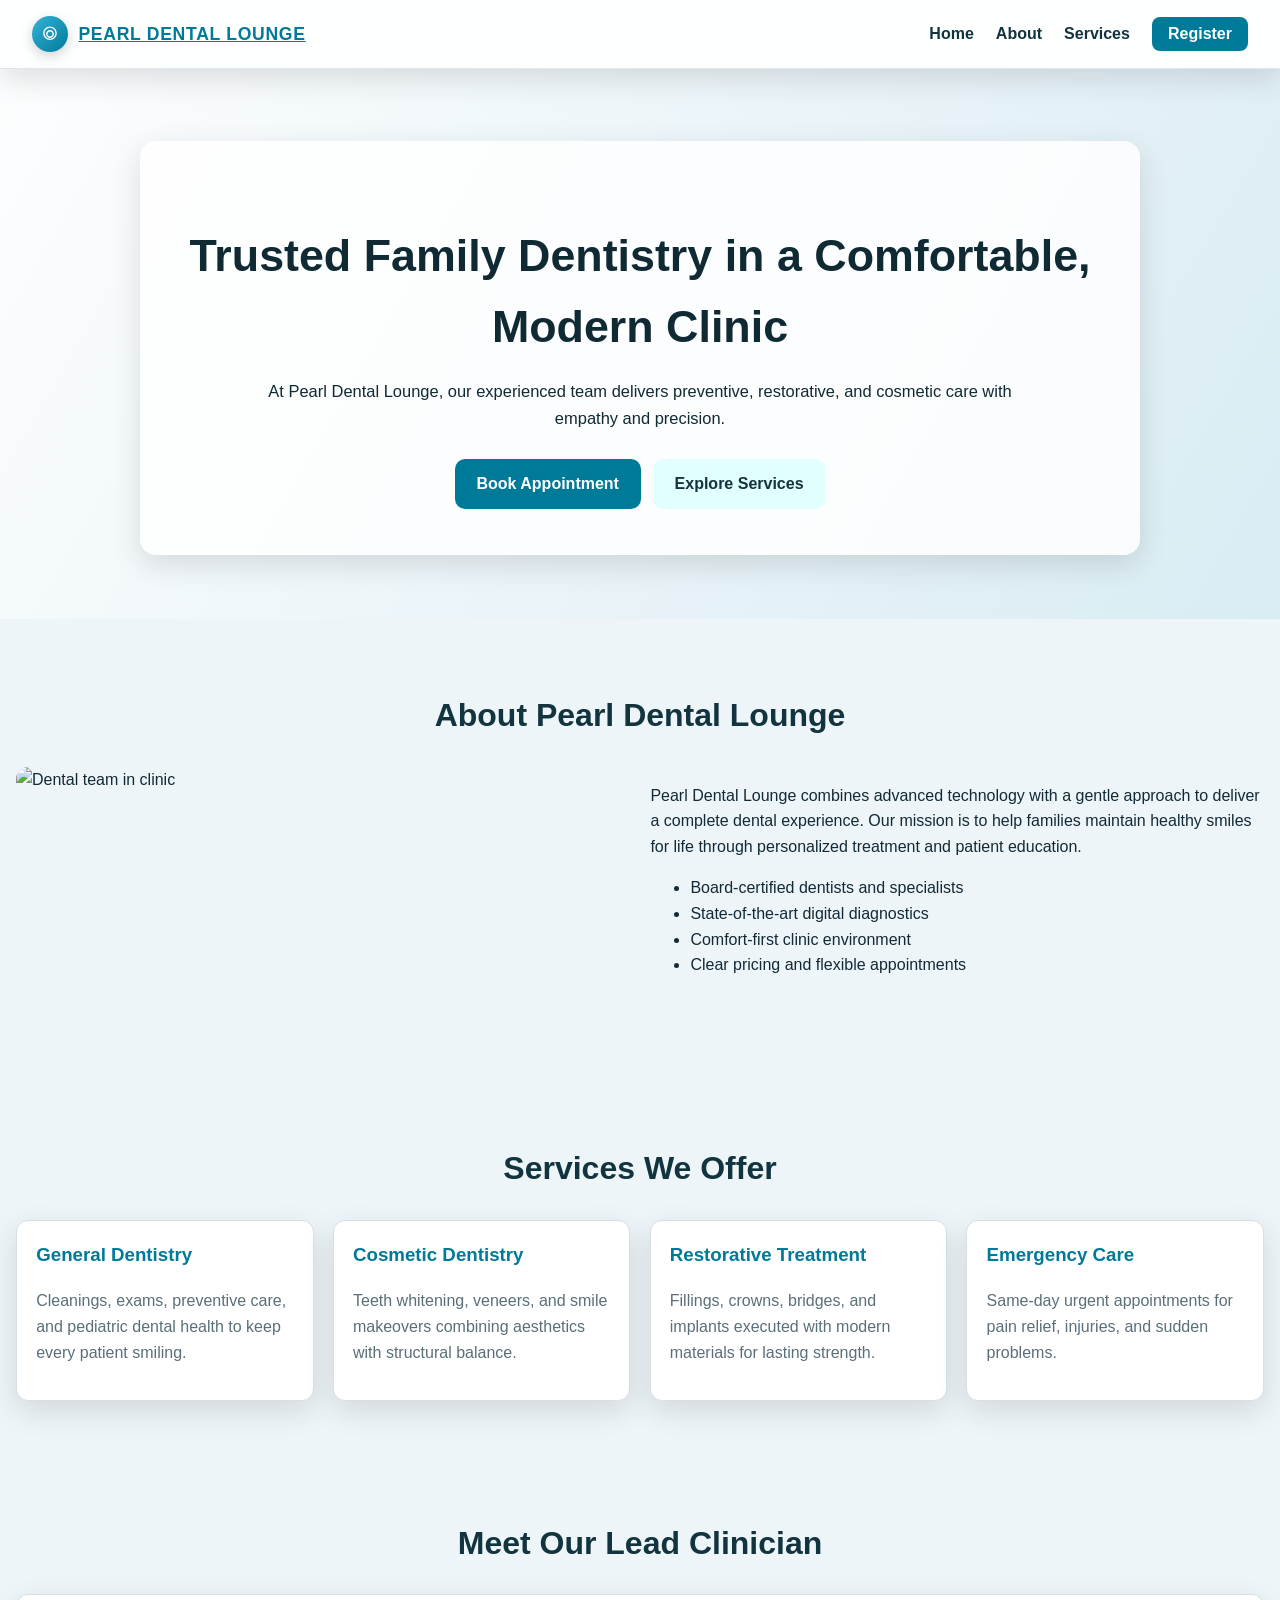
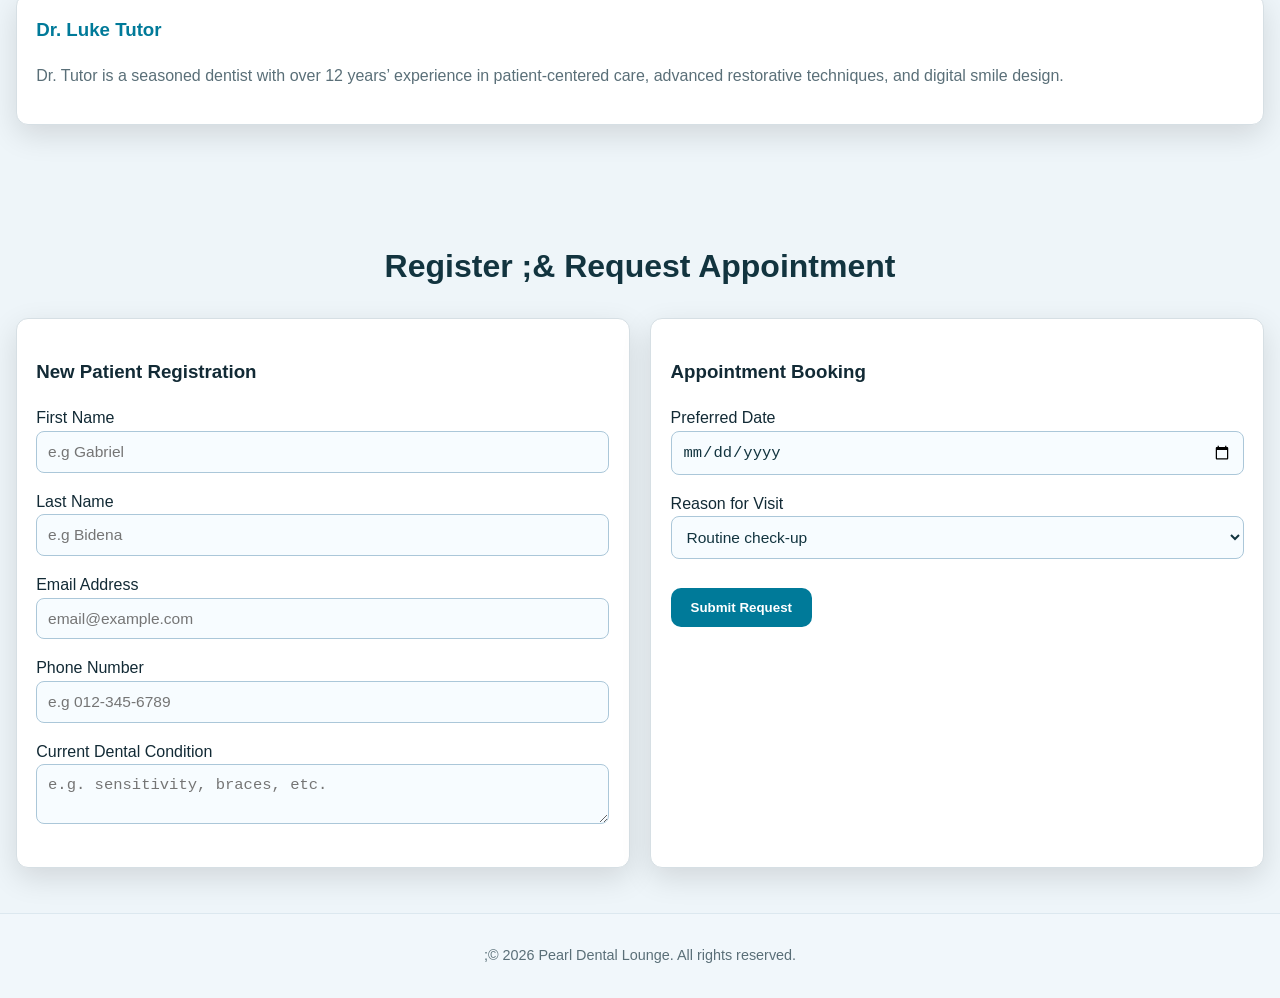
==== index.html @ e1eac69c "Update and rename Index.html to index.html" ====
<!DOCTYPE html>
<html lang="en">
<head>
  <meta charset="UTF-8">
  <meta name="viewport" content="width=device-width, initial-scale=1.0">
  <title>Pearl Dental Lounge - Modern Family Dentistry</title>
  <style>
    :root {
      --primary: #007a99;
      --accent: #35b2d8;
      --dark: #12343f;
      --light: #f4fbff;
      --text: #122a35;
      --muted: #5a6f78;
      --radius: 12px;
      --shadow: 0 10px 30px rgba(0, 0, 0, 0.12);
    }

    * { box-sizing: border-box; }
    body {
      margin: 0;
      font-family: 'Segoe UI', Tahoma, Geneva, Verdana, sans-serif;
      color: var(--text);
      background: #eef5f9;
      line-height: 1.6;
    }

    header {
      position: sticky;
      top: 0;
      z-index: 50;
      background: rgba(255, 255, 255, 0.92);
      border-bottom: 1px solid #dce8ef;
      display: flex;
      align-items: center;
      justify-content: space-between;
      padding: 0.9rem 1.5rem;
      box-shadow: var(--shadow);
    }

    .logo {
      display: inline-flex;
      align-items: center;
      gap: 0.65rem;
      font-weight: 700;
      color: var(--primary);
      font-size: 1.45rem;
      text-transform: uppercase;
      letter-spacing: 0.03em;
    }

    .logo-icon {
      width: 36px;
      height: 36px;
      display: inline-flex;
      align-items: center;
      justify-content: center;
      background: linear-gradient(135deg, var(--accent), var(--primary));
      border-radius: 50%;
      box-shadow: 0 4px 14px rgba(0, 0, 0, 0.18);
    }

    .logo-icon svg { width: 18px; height: 18px; fill: white; }

    .logo-text { font-size: 1.1rem; font-weight: 800; }

    nav a {
      color: var(--dark);
      text-decoration: none;
      margin-left: 1.1rem;
      font-weight: 600;
    }

    .cta-nav {
      background: var(--primary);
      color: #fff;
      padding: 0.52rem 1rem;
      border-radius: 8px;
      transition: transform 0.2s ease;
    }

    .cta-nav:hover { transform: translateY(-1px); }

    .hero {
      background: linear-gradient(120deg, rgba(255,255,255,0.84), rgba(216, 235, 243, 0.95)),
        url('https://images.pexels.com/photos/52527/dentist-pain-boring-dentistry-52527.jpeg?auto=compress&cs=tinysrgb&w=1400') center/cover no-repeat;
      padding: 4.5rem 1rem 4rem;
      margin-top: 0;
    }

    .hero .hero-content {
      max-width: 1000px;
      margin: 0 auto;
      text-align: center;
      color: #102a33;
      background: rgba(255, 255, 255, 0.84);
      border-radius: 16px;
      padding: 2rem;
      box-shadow: var(--shadow);
    }

    .hero h1 { font-size: clamp(1.8rem, 4vw, 2.8rem); margin-bottom: 0.75rem; }
    .hero p { margin: 0.95rem auto 1.5rem; font-size: 1.03rem; max-width: 760px; }

    .hero .btn-primary, .btn-secondary {
      display: inline-block;
      border: none;
      border-radius: 10px;
      padding: 0.76rem 1.35rem;
      margin: 0.25rem;
      text-decoration: none;
      font-weight: 600;
      cursor: pointer;
    }

    .btn-primary { background: var(--primary); color: white; }
    .btn-secondary { background: #e1ffff; color: var(--dark); }

    section { padding: 2.8rem 1rem; }
    .section-title { text-align: center; margin-bottom: 1.6rem; font-size: 2rem; color: var(--dark); }

    .grid {
      display: grid;
      gap: 1.2rem;
      grid-template-columns: repeat(auto-fit, minmax(260px, 1fr));
      align-items: stretch;
    }

    .card {
      background: white;
      border-radius: var(--radius);
      border: 1px solid #d6dfe4;
      padding: 1.2rem;
      box-shadow: var(--shadow);
    }

    .card h3 { margin-top: 0; color: var(--primary); }
    .card p { color: var(--muted); }

    .office-photo {
      width: 100%;
      border-radius: var(--radius);
      object-fit: cover;
      height: 260px;
      display: block;
    }

    .two-col {
      display: grid;
      gap: 1.3rem;
      grid-template-columns: 1fr;
    }

    .form-section {
      background: #fff;
      border-radius: var(--radius);
      border: 1px solid #d6dfe4;
      padding: 1.2rem;
      box-shadow: var(--shadow);
    }

    .form-group { margin-bottom: 1rem; }
    .form-control,
    .form-select,
    .form-textarea {
      width: 100%;
      border: 1px solid #abc7d9;
      background: #f7fcff;
      border-radius: 8px;
      padding: 0.68rem;
      font-size: 0.97rem;
      color: var(--dark);
    }

    .form-control:focus,
    .form-select:focus,
    .form-textarea:focus { outline: 2px solid rgba(0, 122, 153, 0.3); }

    .submit-btn {
      background: var(--primary);
      color: #fff;
      border: 0;
      border-radius: 10px;
      cursor: pointer;
      font-weight: 700;
      padding: 0.75rem 1.25rem;
      margin-top: 0.8rem;
    }

    footer {
      text-align: center;
      color: #5a6f78;
      font-size: 0.9rem;
      padding: 1rem;
      background: #f1f7fb;
      border-top: 1px solid #dce8ef;
    }

    @media (min-width: 860px) {
      header { padding: 1rem 2rem; }
      .two-col { grid-template-columns: repeat(2, 1fr); }
      .hero .hero-content { padding: 2.6rem; }
    }
  </style>
</head>
<body>
  <header>
    <a class="logo" href="#home" aria-label="Pearl Dental Lounge home">
      <span class="logo-icon" aria-hidden="true">
        <svg viewBox="0 0 24 24" xmlns="http://www.w3.org/2000/svg" role="img" aria-label="Pearl icon">
          <path d="M12 2c-4.97 0-9 4.03-9 9s4.03 9 9 9 9-4.03 9-9-4.03-9-9-9zm0 16.2c-3.99 0-7.2-3.21-7.2-7.2S8.01 3.8 12 3.8s7.2 3.21 7.2 7.2-3.21 7.2-7.2 7.2z"/>
          <path d="M12 6.7c-2.92 0-5.3 2.38-5.3 5.3s2.38 5.3 5.3 5.3 5.3-2.38 5.3-5.3-2.38-5.3-5.3-5.3zm0 8.6c-1.79 0-3.25-1.46-3.25-3.25S10.21 8.8 12 8.8 15.25 10.26 15.25 12.05 13.79 15.3 12 15.3z"/>
        </svg>
      </span>
      <span class="logo-text">Pearl Dental Lounge</span>
    </a>
    <nav aria-label="Primary navigation">
      <a href="#home">Home</a>
      <a href="#about">About</a>
      <a href="#services">Services</a>
      <a href="#register" class="cta-nav">Register</a>
    </nav>
  </header>

  <main>
    <section id="home" class="hero">
      <div class="hero-content">
        <h1>Trusted Family Dentistry in a Comfortable, Modern Clinic</h1>
        <p>At Pearl Dental Lounge, our experienced team delivers preventive, restorative, and cosmetic care with empathy and precision.</p>
        <a href="#register" class="btn-primary">Book Appointment</a>
        <a href="#services" class="btn-secondary">Explore Services</a>
      </div>
    </section>

    <section id="about">
      <h2 class="section-title">About Pearl Dental Lounge</h2>
      <div class="two-col">
        <img class="office-photo" src="https://www.1mg.com/articles/wp-content/uploads/2018/06/Dentist.jpg" alt="Dental team in clinic" />
        <div>
          <p>Pearl Dental Lounge combines advanced technology with a gentle approach to deliver a complete dental experience. Our mission is to help families maintain healthy smiles for life through personalized treatment and patient education.</p>
          <ul>
            <li>Board-certified dentists and specialists</li>
            <li>State-of-the-art digital diagnostics</li>
            <li>Comfort-first clinic environment</li>
            <li>Clear pricing and flexible appointments</li>
          </ul>
        </div>
      </div>
    </section>

    <section id="services">
      <h2 class="section-title">Services We Offer</h2>
      <div class="grid">
        <article class="card">
          <h3>General Dentistry</h3>
          <p>Cleanings, exams, preventive care, and pediatric dental health to keep every patient smiling.</p>
        </article>
        <article class="card">
          <h3>Cosmetic Dentistry</h3>
          <p>Teeth whitening, veneers, and smile makeovers combining aesthetics with structural balance.</p>
        </article>
        <article class="card">
          <h3>Restorative Treatment</h3>
          <p>Fillings, crowns, bridges, and implants executed with modern materials for lasting strength.</p>
        </article>
        <article class="card">
          <h3>Emergency Care</h3>
          <p>Same-day urgent appointments for pain relief, injuries, and sudden problems.</p>
        </article>
      </div>
    </section>

    <section id="team">
      <h2 class="section-title">Meet Our Lead Clinician</h2>
      <div class="card">
        <h3>Dr. Luke Tutor</h3>
        <p>Dr. Tutor is a seasoned dentist with over 12 years’ experience in patient-centered care, advanced restorative techniques, and digital smile design.</p>
      </div>
    </section>

    <section id="register">
      <h2 class="section-title">Register ;&amp; Request Appointment</h2>
      <div class="two-col">
        <div class="form-section">
          <h3>New Patient Registration</h3>
          <form>
            <div class="form-group">
              <label for="first-name">First Name</label>
              <input id="first-name" class="form-control" type="text" placeholder="e.g Gabriel" required />
            </div>
            <div class="form-group">
              <label for="last-name">Last Name</label>
              <input id="last-name" class="form-control" type="text" placeholder="e.g Bidena" required />
            </div>
            <div class="form-group">
              <label for="email">Email Address</label>
              <input id="email" class="form-control" type="email" placeholder="email@example.com" required />
            </div>
            <div class="form-group">
              <label for="phone">Phone Number</label>
              <input id="phone" class="form-control" type="tel" placeholder="e.g 012-345-6789" required />
            </div>
            <div class="form-group">
              <label for="condition">Current Dental Condition</label>
              <textarea id="condition" class="form-textarea" placeholder="e.g. sensitivity, braces, etc."></textarea>
            </div>
          </form>
        </div>

        <div class="form-section">
          <h3>Appointment Booking</h3>
          <form action="submit_booking.php" method="POST">
            <div class="form-group">
              <label for="appt-date">Preferred Date</label>
              <input id="appt-date" class="form-control" type="date" required />
            </div>
            <div class="form-group">
              <label for="reason">Reason for Visit</label>
              <select id="reason" class="form-select" required>
                <option value="checkup">Routine check-up</option>
                <option value="cleaning">Teeth cleaning</option>
                <option value="emergency">Emergency care</option>
                <option value="cosmetic">Cosmetic consultation</option>
              </select>
            </div>
            <button type="submit" class="submit-btn">Submit Request</button>
          </form>
        </div>
      </div>
    </section>
  </main>

  <footer>
    <p>;&copy; 2026 Pearl Dental Lounge. All rights reserved.</p>
  </footer>
</body>
</html>
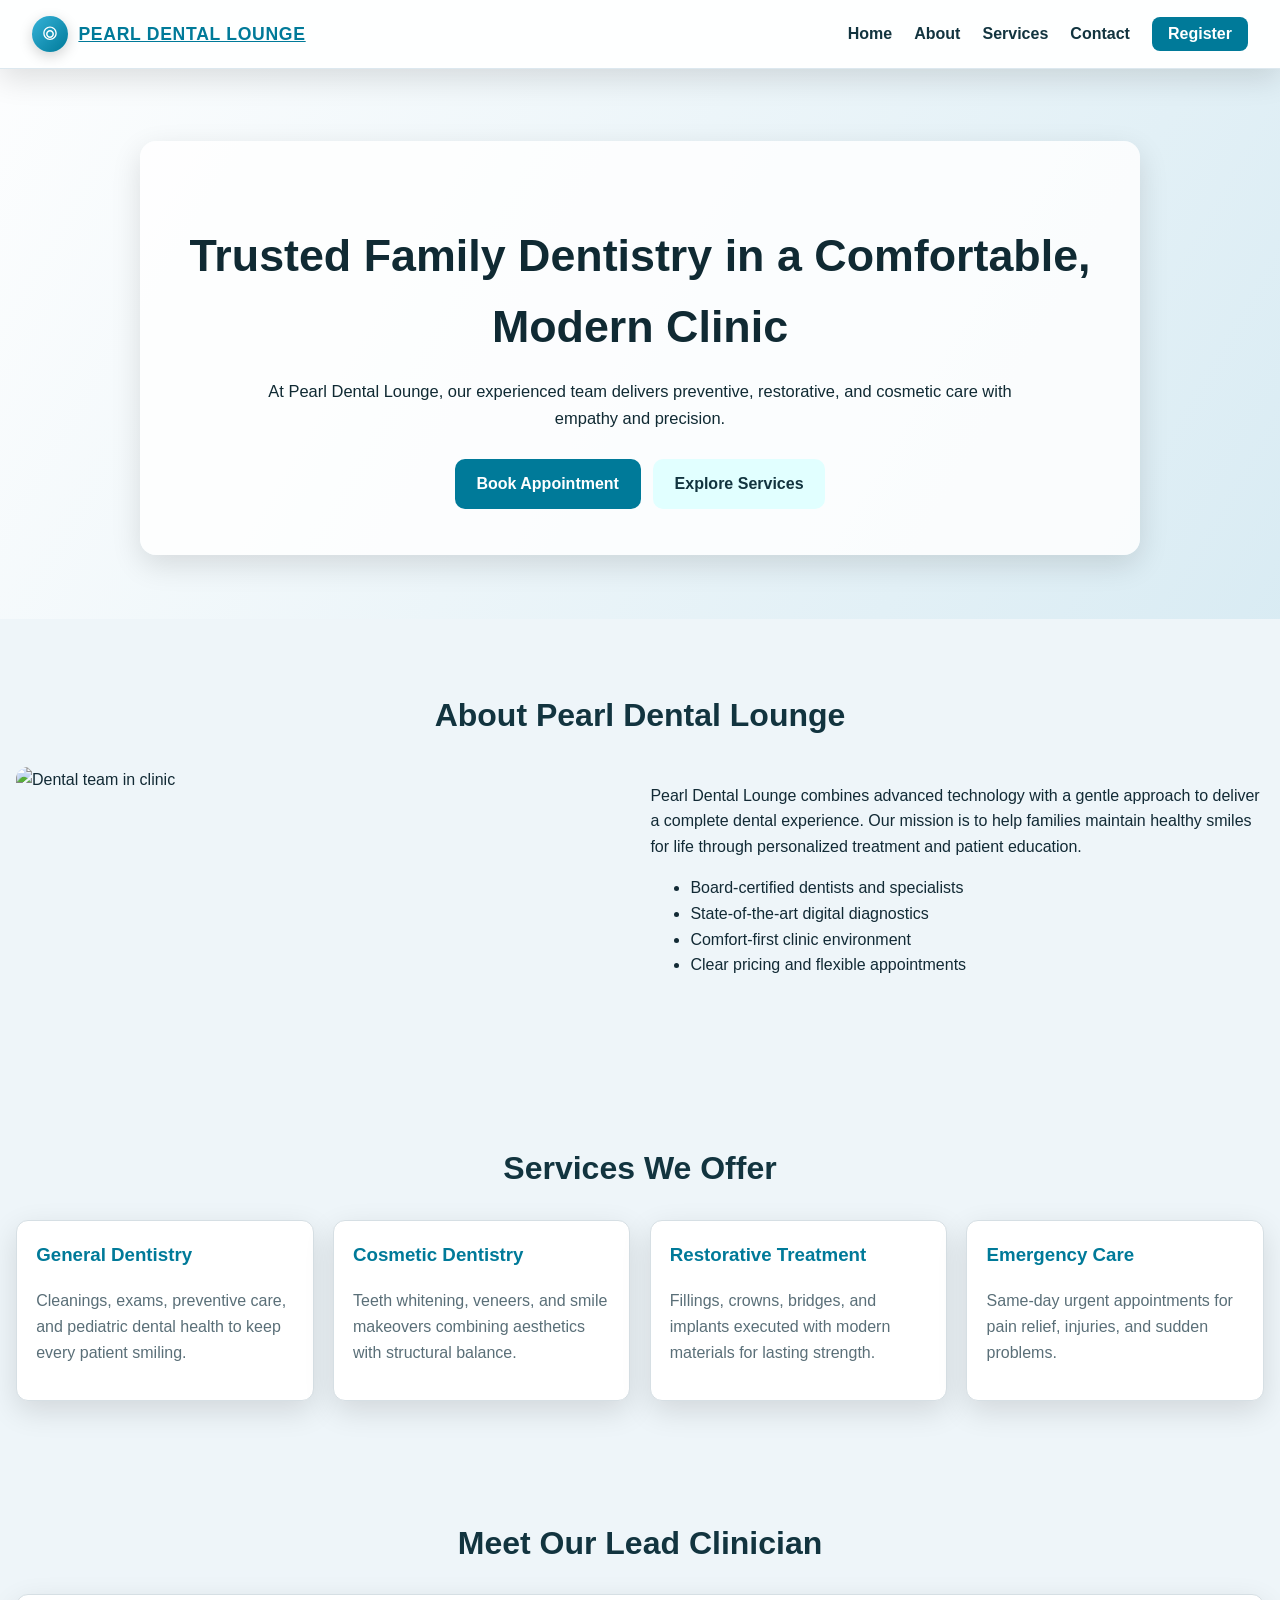
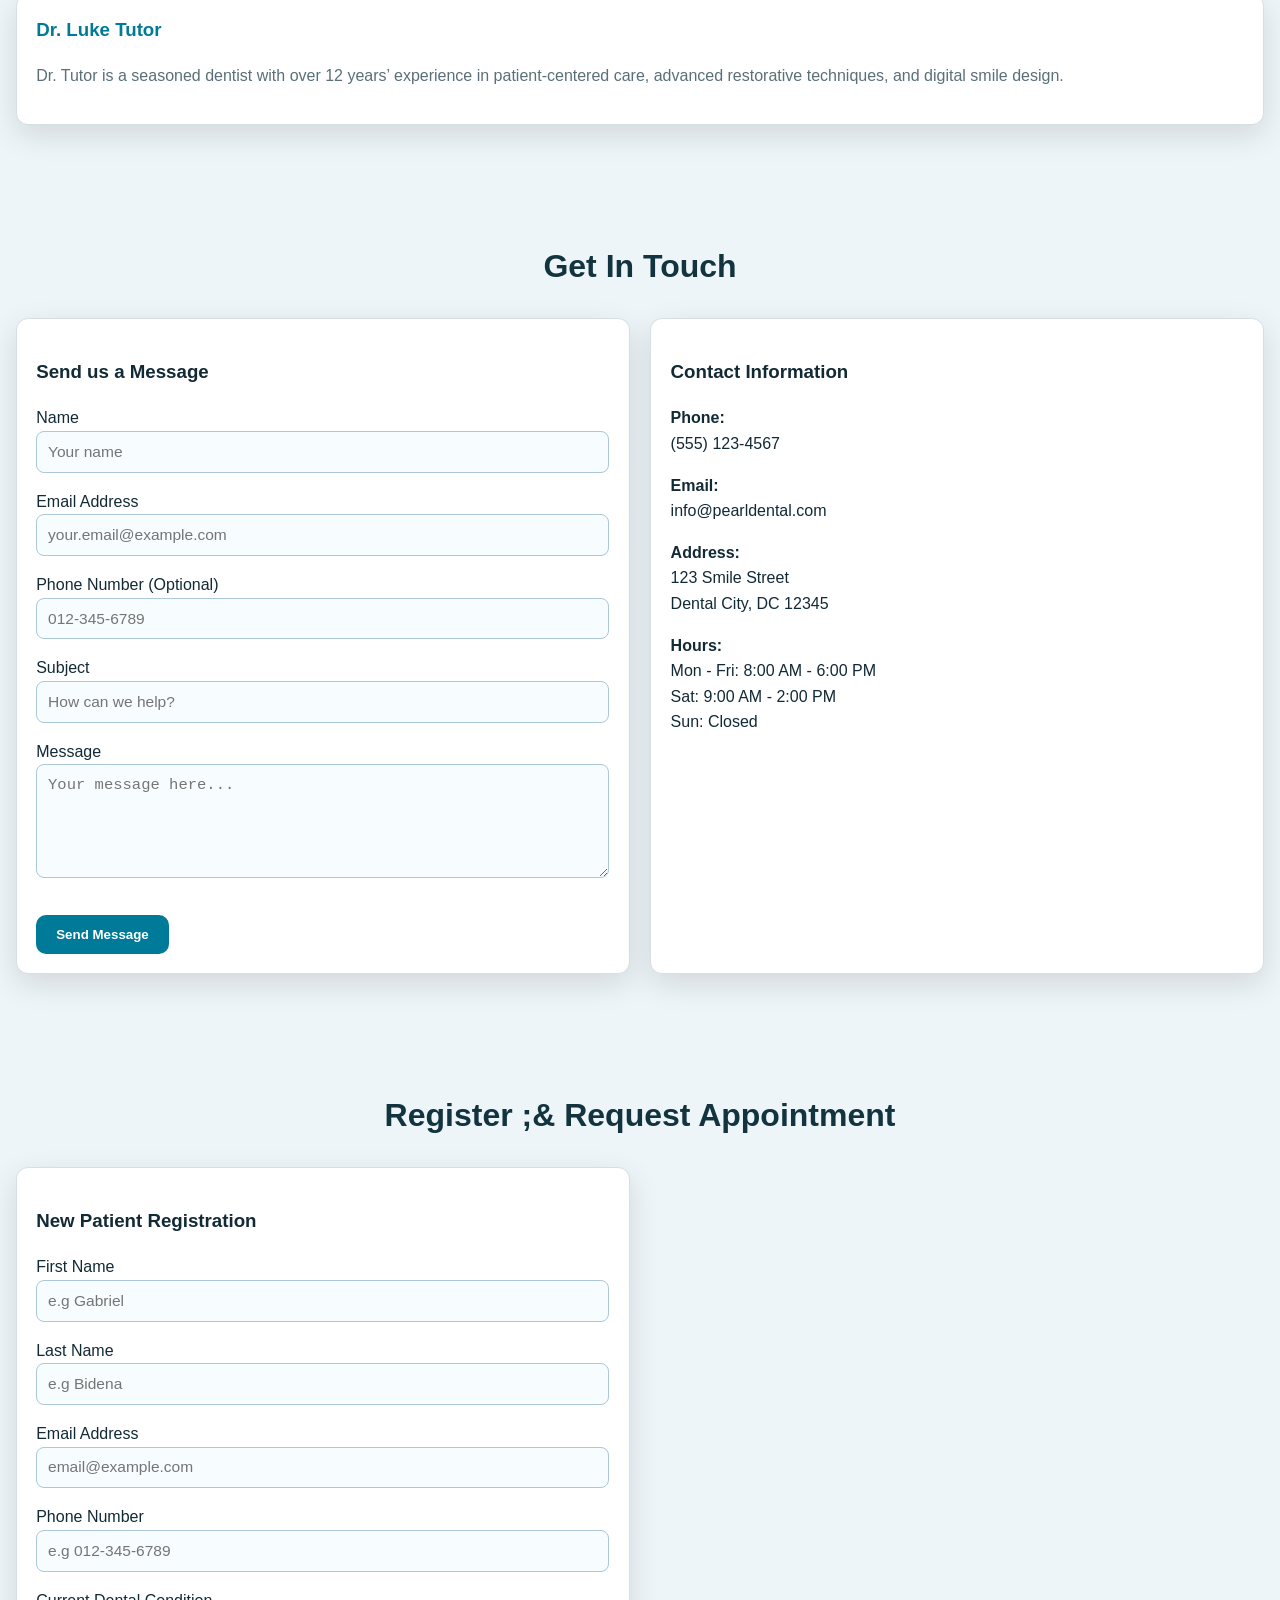
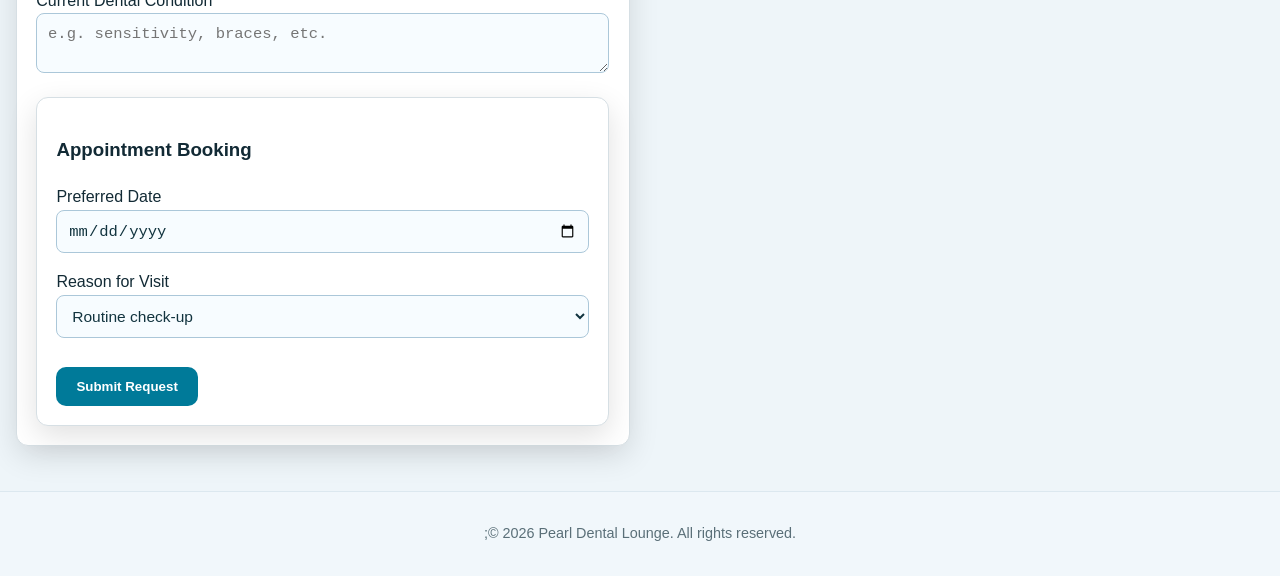
==== commit 22f1253a: "Refactor index.html with updated content and structure" ====
--- a/index.html
+++ b/index.html
@@ -218,6 +218,7 @@
       <a href="#home">Home</a>
       <a href="#about">About</a>
       <a href="#services">Services</a>
+      <a href="#contact">Contact</a>
       <a href="#register" class="cta-nav">Register</a>
     </nav>
   </header>
@@ -277,56 +278,90 @@
         <p>Dr. Tutor is a seasoned dentist with over 12 years’ experience in patient-centered care, advanced restorative techniques, and digital smile design.</p>
       </div>
     </section>
-
+    <section id="contact">
+      <h2 class="section-title">Get In Touch</h2>
+      <div class="two-col">
+        <div class="form-section">
+          <h3>Send us a Message</h3>
+          <form action="contact.php" method="POST">
+            <div class="form-group">
+              <label for="contact-name">Name</label>
+              <input id="contact-name" class="form-control" type="text" name="contact-name" placeholder="Your name" required />
+            </div>
+            <div class="form-group">
+              <label for="contact-email">Email Address</label>
+              <input id="contact-email" class="form-control" type="email" name="contact-email" placeholder="your.email@example.com" required />
+            </div>
+            <div class="form-group">
+              <label for="contact-phone">Phone Number (Optional)</label>
+              <input id="contact-phone" class="form-control" type="tel" name="contact-phone" placeholder="012-345-6789" />
+            </div>
+            <div class="form-group">
+              <label for="contact-subject">Subject</label>
+              <input id="contact-subject" class="form-control" type="text" name="contact-subject" placeholder="How can we help?" required />
+            </div>
+            <div class="form-group">
+              <label for="contact-message">Message</label>
+              <textarea id="contact-message" class="form-textarea" name="contact-message" placeholder="Your message here..." rows="5" required></textarea>
+            </div>
+            <button type="submit" class="submit-btn">Send Message</button>
+          </form>
+        </div>
+        <div class="form-section">
+          <h3>Contact Information</h3>
+          <p><strong>Phone:</strong><br>(555) 123-4567</p>
+          <p><strong>Email:</strong><br>info@pearldental.com</p>
+          <p><strong>Address:</strong><br>123 Smile Street<br>Dental City, DC 12345</p>
+          <p><strong>Hours:</strong><br>Mon - Fri: 8:00 AM - 6:00 PM<br>Sat: 9:00 AM - 2:00 PM<br>Sun: Closed</p>
+        </div>
+      </div>
+    </section>
     <section id="register">
       <h2 class="section-title">Register ;&amp; Request Appointment</h2>
       <div class="two-col">
         <div class="form-section">
           <h3>New Patient Registration</h3>
-          <form>
+          <form action="insert2.php" method="POST">
             <div class="form-group">
               <label for="first-name">First Name</label>
-              <input id="first-name" class="form-control" type="text" placeholder="e.g Gabriel" required />
+              <input id="first-name" class="form-control" type="text" name="first-name" placeholder="e.g Gabriel" required />
             </div>
             <div class="form-group">
               <label for="last-name">Last Name</label>
-              <input id="last-name" class="form-control" type="text" placeholder="e.g Bidena" required />
+              <input id="last-name" class="form-control" type="text" name="last-name" placeholder="e.g Bidena" required />
             </div>
             <div class="form-group">
               <label for="email">Email Address</label>
-              <input id="email" class="form-control" type="email" placeholder="email@example.com" required />
+              <input id="email" class="form-control" type="email" name="email-address" placeholder="email@example.com" required />
             </div>
             <div class="form-group">
               <label for="phone">Phone Number</label>
-              <input id="phone" class="form-control" type="tel" placeholder="e.g 012-345-6789" required />
+              <input id="phone" class="form-control" type="tel" name="phone-number" placeholder="e.g 012-345-6789" required />
             </div>
             <div class="form-group">
               <label for="condition">Current Dental Condition</label>
-              <textarea id="condition" class="form-textarea" placeholder="e.g. sensitivity, braces, etc."></textarea>
-            </div>
-          </form>
-        </div>
-
-        <div class="form-section">
-          <h3>Appointment Booking</h3>
-          <form action="submit_booking.php" method="POST">
-            <div class="form-group">
-              <label for="appt-date">Preferred Date</label>
-              <input id="appt-date" class="form-control" type="date" required />
-            </div>
-            <div class="form-group">
-              <label for="reason">Reason for Visit</label>
-              <select id="reason" class="form-select" required>
-                <option value="checkup">Routine check-up</option>
-                <option value="cleaning">Teeth cleaning</option>
-                <option value="emergency">Emergency care</option>
-                <option value="cosmetic">Cosmetic consultation</option>
-              </select>
-            </div>
-            <button type="submit" class="submit-btn">Submit Request</button>
-          </form>
-        </div>
-      </div>
+              <textarea id="condition" class="form-textarea" name="textarea" placeholder="e.g. sensitivity, braces, etc."></textarea>
+            </div>
+            <div class="form-section">
+              <h3>Appointment Booking</h3>
+              <form action="insert2.php" method="POST">
+                <div class="form-group">
+                  <label for="appt-date">Preferred Date</label>
+                  <input id="appt-date" class="form-control" name="date"type="date" required />
+                </div>
+                <div class="form-group">
+                  <label for="reason">Reason for Visit</label>
+                  <select id="reason" name="reason" class="form-select" required>
+                    <option value="checkup">Routine check-up</option>
+                    <option value="cleaning">Teeth cleaning</option>
+                    <option value="emergency">Emergency care</option>
+                    <option value="cosmetic">Cosmetic consultation</option>
+                  </select>
+                </div>
+                <button type="submit" class="submit-btn">Submit Request</button>
+              </form>
+            </div>
+          </div>
     </section>
   </main>
 
